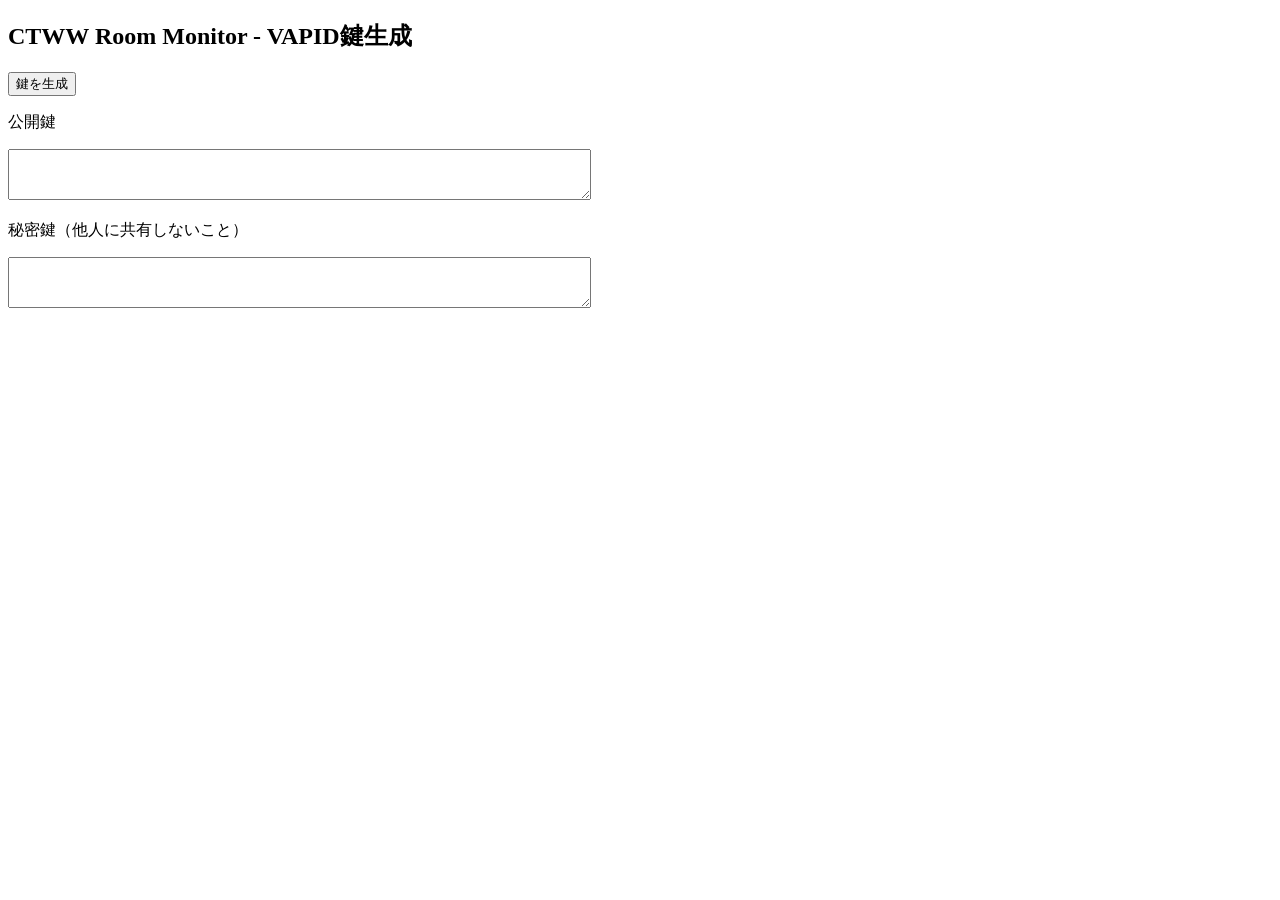
==== index.html @ 4e7b7088 "Create index.html" ====
<!doctype html>
<meta charset="utf-8">
<title>VAPID Key Generator</title>

<h2>CTWW Room Monitor - VAPID鍵生成</h2>
<button id="generate">鍵を生成</button>

<p>公開鍵</p>
<textarea id="publicKey" rows="3" cols="70" readonly></textarea>

<p>秘密鍵（他人に共有しないこと）</p>
<textarea id="privateKey" rows="3" cols="70" readonly></textarea>

<script>
function base64url(bytes) {
  let binary = "";
  for (const byte of bytes) binary += String.fromCharCode(byte);

  return btoa(binary)
    .replace(/\+/g, "-")
    .replace(/\//g, "_")
    .replace(/=+$/, "");
}

document.querySelector("#generate").addEventListener("click", async () => {
  const pair = await crypto.subtle.generateKey(
    { name: "ECDSA", namedCurve: "P-256" },
    true,
    ["sign", "verify"]
  );

  const jwk = await crypto.subtle.exportKey("jwk", pair.privateKey);

  const decode = (s) => {
    const padded = s.replace(/-/g, "+").replace(/_/g, "/")
      + "=".repeat((4 - s.length % 4) % 4);
    return Uint8Array.from(atob(padded), c => c.charCodeAt(0));
  };

  const x = decode(jwk.x);
  const y = decode(jwk.y);
  const d = decode(jwk.d);

  const publicBytes = new Uint8Array(65);
  publicBytes[0] = 4;
  publicBytes.set(x, 1);
  publicBytes.set(y, 33);

  document.querySelector("#publicKey").value = base64url(publicBytes);
  document.querySelector("#privateKey").value = base64url(d);
});
</script>
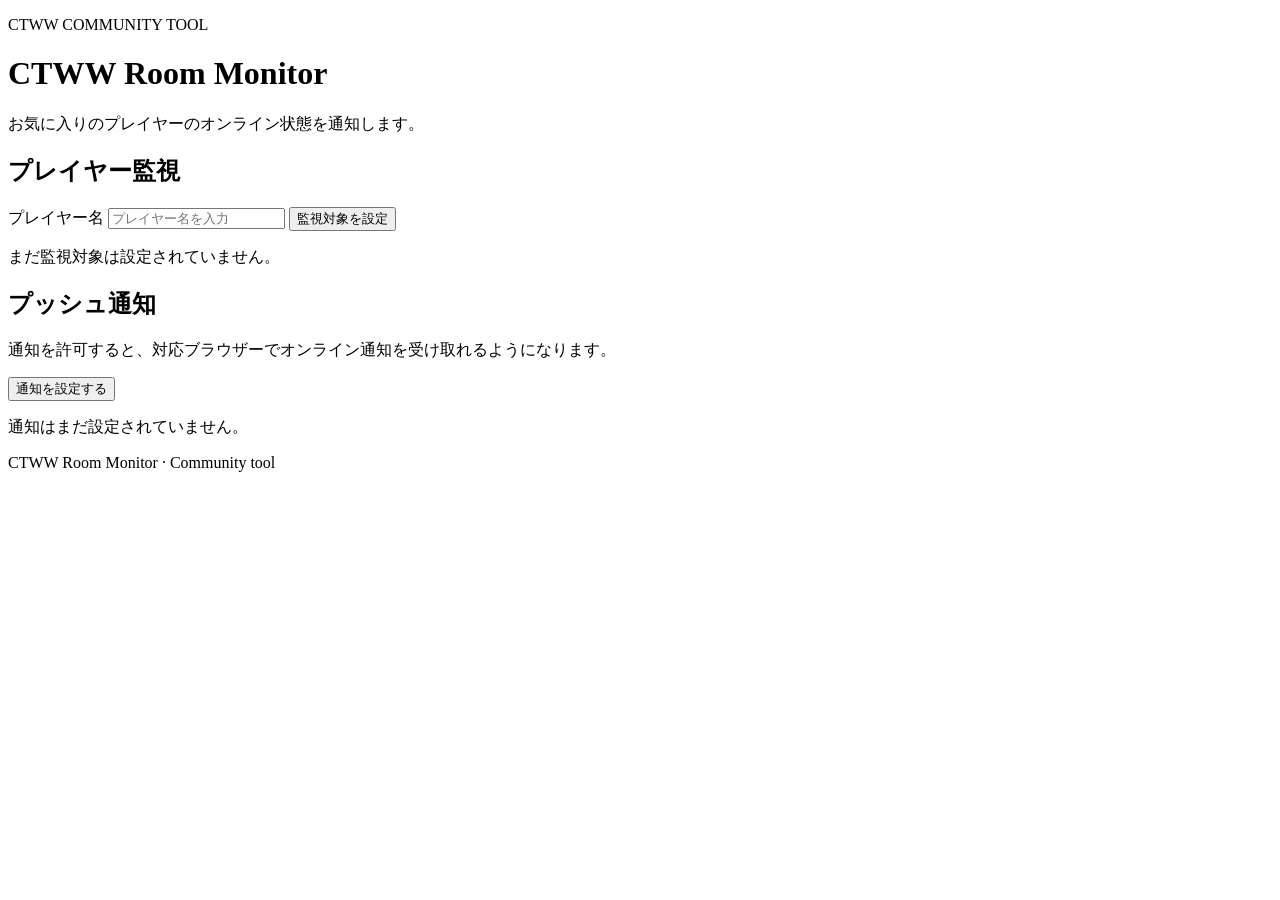
==== commit a4db01dc: "Create index.html" ====
--- a/index.html
+++ b/index.html
@@ -1,53 +1,47 @@
 
 <!doctype html>
-<meta charset="utf-8">
-<title>VAPID Key Generator</title>
+<html lang="ja">
+<head>
+  <meta charset="UTF-8">
+  <meta name="viewport" content="width=device-width, initial-scale=1">
+  <meta name="theme-color" content="#101827">
+  <title>CTWW Room Monitor</title>
+  <link rel="stylesheet" href="style.css">
+</head>
+<body>
+  <main class="container">
+    <header>
+      <p class="eyebrow">CTWW COMMUNITY TOOL</p>
+      <h1>CTWW Room Monitor</h1>
+      <p class="subtitle">お気に入りのプレイヤーのオンライン状態を通知します。</p>
+    </header>
 
-<h2>CTWW Room Monitor - VAPID鍵生成</h2>
-<button id="generate">鍵を生成</button>
+    <section class="panel">
+      <h2>プレイヤー監視</h2>
+      <label for="playerName">プレイヤー名</label>
+      <input id="playerName" type="text"
+             placeholder="プレイヤー名を入力">
+      <button id="savePlayer" type="button">監視対象を設定</button>
+      <p id="playerStatus" class="status" aria-live="polite">
+        まだ監視対象は設定されていません。
+      </p>
+    </section>
 
-<p>公開鍵</p>
-<textarea id="publicKey" rows="3" cols="70" readonly></textarea>
+    <section class="panel">
+      <h2>プッシュ通知</h2>
+      <p>通知を許可すると、対応ブラウザーでオンライン通知を受け取れるようになります。</p>
+      <button id="enablePush" type="button">
+        通知を設定する
+      </button>
+      <p id="pushStatus" class="status" aria-live="polite">
+        通知はまだ設定されていません。
+      </p>
+    </section>
 
-<p>秘密鍵（他人に共有しないこと）</p>
-<textarea id="privateKey" rows="3" cols="70" readonly></textarea>
-
-<script>
-function base64url(bytes) {
-  let binary = "";
-  for (const byte of bytes) binary += String.fromCharCode(byte);
-
-  return btoa(binary)
-    .replace(/\+/g, "-")
-    .replace(/\//g, "_")
-    .replace(/=+$/, "");
-}
-
-document.querySelector("#generate").addEventListener("click", async () => {
-  const pair = await crypto.subtle.generateKey(
-    { name: "ECDSA", namedCurve: "P-256" },
-    true,
-    ["sign", "verify"]
-  );
-
-  const jwk = await crypto.subtle.exportKey("jwk", pair.privateKey);
-
-  const decode = (s) => {
-    const padded = s.replace(/-/g, "+").replace(/_/g, "/")
-      + "=".repeat((4 - s.length % 4) % 4);
-    return Uint8Array.from(atob(padded), c => c.charCodeAt(0));
-  };
-
-  const x = decode(jwk.x);
-  const y = decode(jwk.y);
-  const d = decode(jwk.d);
-
-  const publicBytes = new Uint8Array(65);
-  publicBytes[0] = 4;
-  publicBytes.set(x, 1);
-  publicBytes.set(y, 33);
-
-  document.querySelector("#publicKey").value = base64url(publicBytes);
-  document.querySelector("#privateKey").value = base64url(d);
-});
-</script>
+    <footer>
+      <p>CTWW Room Monitor · Community tool</p>
+    </footer>
+  </main>
+  <script src="app.js"></script>
+</body>
+</html>
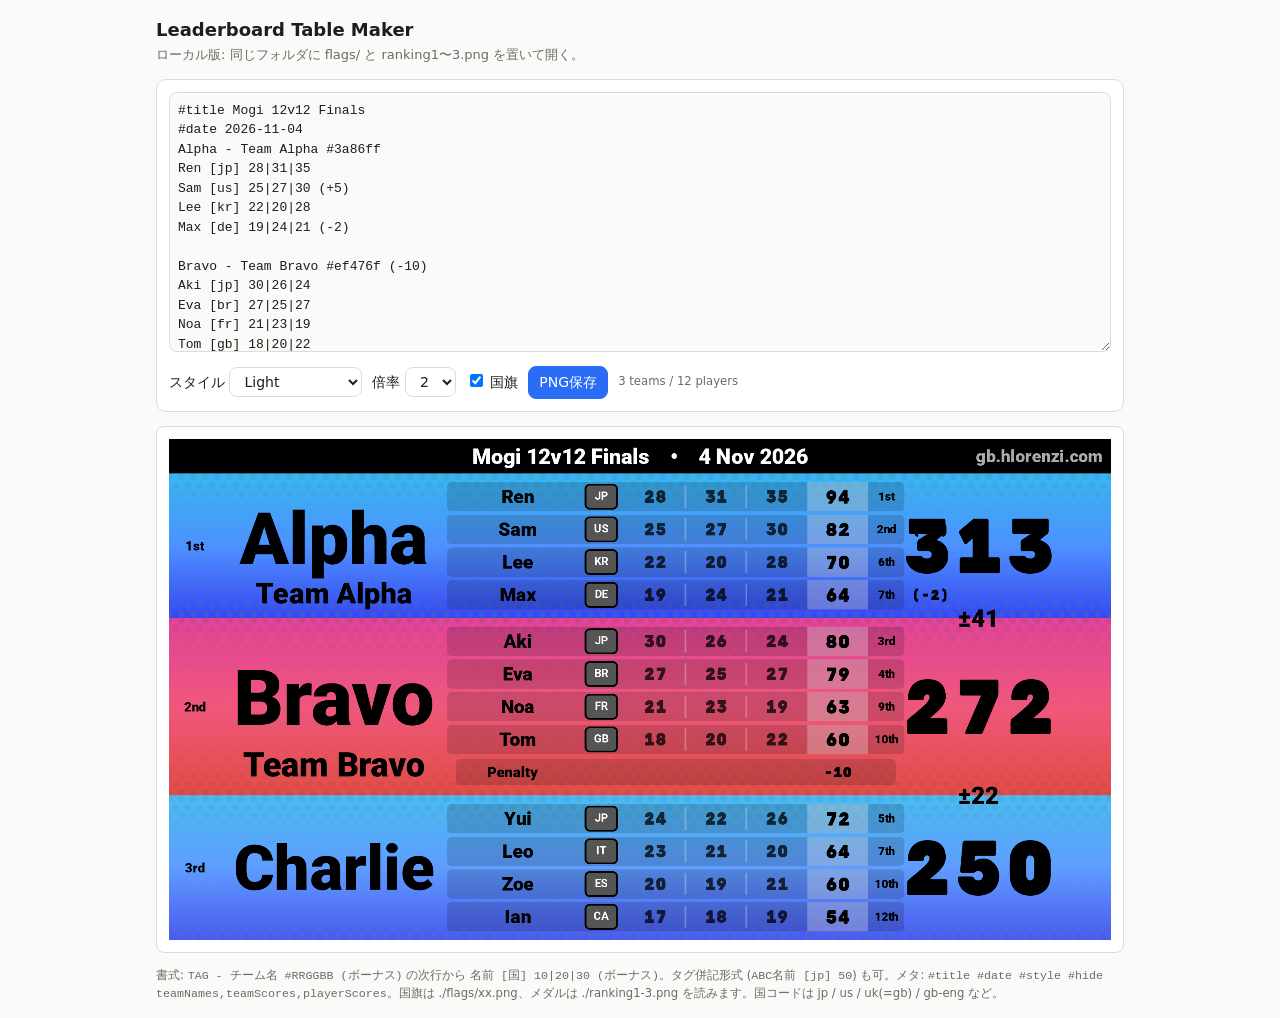
==== commit fd76dbae: "Update index.html" ====
--- a/index.html
+++ b/index.html
@@ -1,47 +1,247 @@
-
-<!doctype html>
-<html lang="ja">
-<head>
-  <meta charset="UTF-8">
-  <meta name="viewport" content="width=device-width, initial-scale=1">
-  <meta name="theme-color" content="#101827">
-  <title>CTWW Room Monitor</title>
-  <link rel="stylesheet" href="style.css">
-</head>
-<body>
-  <main class="container">
-    <header>
-      <p class="eyebrow">CTWW COMMUNITY TOOL</p>
-      <h1>CTWW Room Monitor</h1>
-      <p class="subtitle">お気に入りのプレイヤーのオンライン状態を通知します。</p>
-    </header>
-
-    <section class="panel">
-      <h2>プレイヤー監視</h2>
-      <label for="playerName">プレイヤー名</label>
-      <input id="playerName" type="text"
-             placeholder="プレイヤー名を入力">
-      <button id="savePlayer" type="button">監視対象を設定</button>
-      <p id="playerStatus" class="status" aria-live="polite">
-        まだ監視対象は設定されていません。
-      </p>
-    </section>
-
-    <section class="panel">
-      <h2>プッシュ通知</h2>
-      <p>通知を許可すると、対応ブラウザーでオンライン通知を受け取れるようになります。</p>
-      <button id="enablePush" type="button">
-        通知を設定する
-      </button>
-      <p id="pushStatus" class="status" aria-live="polite">
-        通知はまだ設定されていません。
-      </p>
-    </section>
-
-    <footer>
-      <p>CTWW Room Monitor · Community tool</p>
-    </footer>
-  </main>
-  <script src="app.js"></script>
-</body>
-</html>
+<!DOCTYPE html>
+<html lang="ja"><head><meta charset="utf-8">
+<meta name="viewport" content="width=device-width, initial-scale=1, viewport-fit=cover">
+<title>Leaderboard Table Maker</title>
+<link rel="preconnect" href="https://fonts.googleapis.com"><link rel="preconnect" href="https://fonts.gstatic.com" crossorigin>
+<link rel="stylesheet" href="https://fonts.googleapis.com/css2?family=Roboto:wght@300;400;900&family=Rubik+Mono+One&display=swap">
+<style>
+:root{--bg:#fafaf8;--fg:#1d1d1b;--mut:#6b6b66;--card:#fff;--bd:#dcdcd6;--ac:#2a6df4;box-sizing:border-box;padding-top:env(safe-area-inset-top,0px);padding-bottom:env(safe-area-inset-bottom,0px);color-scheme:light}
+@media (prefers-color-scheme:dark){:root:not([data-theme="light"]){--bg:#161615;--fg:#eeeeea;--mut:#9b9b94;--card:#222220;--bd:#3a3a36;--ac:#6f9bff;color-scheme:dark}}
+:root[data-theme="dark"]{--bg:#161615;--fg:#eeeeea;--mut:#9b9b94;--card:#222220;--bd:#3a3a36;--ac:#6f9bff;color-scheme:dark}
+*{box-sizing:border-box}html{scroll-padding-top:env(safe-area-inset-top,0px)}
+body{margin:0;background:var(--bg);color:var(--fg);font:14px/1.5 system-ui,"Segoe UI","Noto Sans JP",sans-serif}
+main{max-width:1000px;margin:0 auto;padding:16px;display:grid;gap:14px}
+h1{font-size:18px;margin:0}p.s{margin:2px 0 0;color:var(--mut);font-size:13px}
+.card{background:var(--card);border:1px solid var(--bd);border-radius:10px;padding:12px}
+textarea{width:100%;height:260px;font:13px/1.5 ui-monospace,Menlo,Consolas,"Noto Sans JP",monospace;background:var(--bg);color:var(--fg);border:1px solid var(--bd);border-radius:8px;padding:8px;resize:vertical}
+.row{display:flex;flex-wrap:wrap;gap:10px;align-items:center;margin-top:8px}
+select,button{font:inherit;color:var(--fg);background:var(--card);border:1px solid var(--bd);border-radius:8px;padding:5px 10px}
+button{cursor:pointer;background:var(--ac);color:#fff;border-color:var(--ac)}
+.cv{overflow-x:auto;border-radius:8px}canvas{display:block;max-width:100%;height:auto}
+small{color:var(--mut)}
+</style></head><body><main>
+<div><h1>Leaderboard Table Maker</h1><p class="s">ローカル版: 同じフォルダに flags/ と ranking1〜3.png を置いて開く。</p></div>
+<div class="card"><textarea id="t" spellcheck="false"></textarea>
+<div class="row"><label>スタイル <select id="st"></select></label>
+<label>倍率 <select id="sc"><option>1</option><option selected>2</option></select></label>
+<label><input type="checkbox" id="fl" checked> 国旗</label>
+<button id="dl">PNG保存</button><small id="msg"></small></div></div>
+<div class="card cv"><canvas id="c"></canvas></div>
+<small>書式: <code>TAG - チーム名 #RRGGBB (ボーナス)</code> の次行から <code>名前 [国] 10|20|30 (ボーナス)</code>。タグ併記形式 (<code>ABC名前 [jp] 50</code>) も可。メタ: <code>#title #date #style #hide teamNames,teamScores,playerScores</code>。国旗は ./flags/xx.png、メダルは ./ranking1-3.png を読みます。国コードは jp / us / uk(=gb) / gb-eng など。</small>
+</main>
+<script>
+"use strict";
+/* ===== matchData.ts port ===== */
+const SEP=".,-_*|·×■□▲△▼▽◆◇○◎●★☆♪⇔、。〃";
+const isSep=c=>SEP.includes(c);
+const trimS=s=>{while(s.length>1&&isSep(s[0]))s=s.slice(1).trim();return s};
+const trimE=s=>{while(s.length>1&&isSep(s[s.length-1]))s=s.slice(0,-1).trim();return s};
+function rTake(str,re){str=str.trim();const m=str.match(re);if(!m||m.index===undefined)return[str,""];
+ if(m[1]!==undefined)return[str.slice(0,m.index).trim(),m[1].trim()];return[str.slice(0,m.index).trim(),str.slice(m.index).trim()]}
+function strSum(s){let r=0,v=0,op=1;for(const c of s){const k=c.charCodeAt(0);
+ if(k>=48&&k<=57)v=v*10+k-48;else if(k>=0xFF10&&k<=0xFF19)v=v*10+k-0xFF10;
+ else if(c=="+"||c=="＋"){r+=v*op;v=0;op=1}else if(c=="-"||c=="－"||c=="ー"){r+=v*op;v=0;op=-1}}return r+v*op}
+function parseTeam(s){const[a,b]=rTake(s,/(?:\(|（)([0-9０-９＋－ー+-]+)(?:\)|）)$/);const[c,col]=rTake(a,/\s(\#[0-9A-Fa-f]{6})$/);
+ const[tag,name]=rTake(c,/\s+(?:\-|－|ー)\s+(.*?)$/);return{tag,name,color:col||undefined,bonus:b?strSum(b):0,players:[]}}
+function parsePlayer(s){const[a,b]=rTake(s,/(?:\(|（)([0-9０-９＋－ー+-]+)(?:\)|）)$/);const[c,sc]=rTake(a,/\s+[0-9０-９＋－ー+|｜-]+$/);
+ const[name,flag]=rTake(c,/(?:\[|［|「|【)(.*?)(?:\]|］|」|】)$/);if(!sc)return null;
+ return{name,fullName:name,flag:flag||undefined,scores:sc.split(/\||｜/).map(strSum),bonus:b?strSum(b):0}}
+const conf=c=>(c==66||c==54||c==56)?["B","6","8"]:[];
+function cmpConf(a,b){if(a===undefined||b===undefined||a.length!=b.length)return false;
+ for(let i=0;i<a.length;i++){if(a[i]===b[i]||a[i].toLowerCase()===b[i].toLowerCase())continue;
+  const c1=conf(a.charCodeAt(i)),c2=conf(b.charCodeAt(i)),l1=conf(a[i].toLowerCase().charCodeAt(0)),l2=conf(b[i].toLowerCase().charCodeAt(0));
+  if(!c1.some(x=>c2.some(y=>x===y)||l2.some(y=>x===y))&&!l1.some(x=>c2.some(y=>x===y)||l2.some(y=>x===y)))return false}return true}
+function commonSuffix(a,b){let s="";for(let i=0;i<a.length;i++){if(i>=b.length)continue;if(!cmpConf(a[i],b[i]))break;s+=a[i]}return s}
+function extractClans(pl,min){if(pl.length>32)return[];let cl=[];const n=pl.map(p=>p.name);
+ for(let p=0;p<n.length;p++)for(let q=0;q<n.length;q++){if(p==q)continue;const s=commonSuffix(n[p],n[q]).trim();if(s.length>min&&!cl.includes(s))cl.push(s)}
+ cl=cl.map(c=>trimE(c.trim()));return cl.length<=1?[]:cl}
+function assign(tags,players){let clans=tags.map(t=>({tag:t,name:undefined,players:[]}));const poss=new Map(),full=new Map();
+ for(const c of clans){let n=0;players.forEach(p=>{if(cmpConf(p.name.substring(0,(c.tag||"").length),c.tag))n++});poss.set(c,n)}
+ for(const pl of players){let clan=null,big=0;
+  for(const c of clans.filter(c2=>cmpConf(pl.name.substring(0,(c2.tag||"").length),c2.tag)))if(poss.get(c)>big){big=poss.get(c);clan=c}
+  if(!clan){clan=clans.find(c=>!c.tag);if(!clan){clan={tag:"",players:[]};clans.push(clan)}}
+  const cl=Object.assign({},pl);full.set(cl,cl.name);cl.name=trimS(cl.name.substring(clan.tag.length).trim());clan.players.push(cl)}
+ clans=clans.filter(c=>c.players.length>0);
+ for(const c of clans){if(!c.tag)continue;const used=[];for(const p of c.players){const t=full.get(p).substring(0,c.tag.length);let u=used.find(x=>x.tag===t);if(!u){u={tag:t,count:1};used.push(u)}else u.count++}
+  used.sort((a,b)=>b.count-a.count);c.tag=used[0].tag}return clans}
+/* colour helpers (framework/utils.ts) */
+function hsv2rgb({h,s,v}){let r=0,g=0,b=0;s=Math.max(0,Math.min(1,s));const i=Math.floor(h*6),f=h*6-i,p=v*(1-s),q=v*(1-f*s),t=v*(1-(1-f)*s);
+ switch(i%6){case 0:r=v;g=t;b=p;break;case 1:r=q;g=v;b=p;break;case 2:r=p;g=v;b=t;break;case 3:r=p;g=q;b=v;break;case 4:r=t;g=p;b=v;break;case 5:r=v;g=p;b=q}
+ return{r:Math.round(r*255),g:Math.round(g*255),b:Math.round(b*255)}}
+function rgb2hsv({r,g,b}){r/=255;g/=255;b/=255;const mx=Math.max(r,g,b),mn=Math.min(r,g,b),d=mx-mn;let h=0;const s=mx==0?0:d/mx;
+ if(mx!=mn){if(mx==r)h=(g-b)/d+(g<b?6:0);else if(mx==g)h=(b-r)/d+2;else h=(r-g)/d+4;h/=6}return{h,s,v:mx}}
+const rgb2hex=c=>"#"+((1<<24)+(Math.floor(c.r)<<16)+(Math.floor(c.g)<<8)+Math.floor(c.b)).toString(16).slice(1);
+const hex2rgb=s=>{const m=/^#?([a-f\d]{2})([a-f\d]{2})([a-f\d]{2})$/i.exec(s);return m?{r:parseInt(m[1],16),g:parseInt(m[2],16),b:parseInt(m[3],16)}:null};
+const lum=c=>Math.pow(.299*Math.pow(c.r/255,2.2)+.587*Math.pow(c.g/255,2.2)+.114*Math.pow(c.b/255,2.2),1/2.2);
+function autoColor(tag){let h=122;tag=tag.toLowerCase();for(const c of tag){if(c==" ")continue;h+=c.codePointAt(0)*12}h%=256;
+ return rgb2hex(hsv2rgb({h:h/256,s:tag==""?0:.1+(h>=150&&h<=215?(h>=165&&h<=200?.4:.6):.8),v:1}))}
+function parse(str){let lines=str.replace(/\r\n/g,"\n").split("\n").map(s=>s.trim()).filter(s=>s);
+ const md={teams:[]};if(!lines.length)return expand(md);
+ for(const l of lines){if(l.startsWith("#date"))md.date=new Date(l.slice(5).trim()).getTime();else if(l.startsWith("#title"))md.title=l.slice(6).trim();
+  else if(l.startsWith("#style"))md.style=l.slice(6).trim();else if(l.startsWith("#graph"))md.graph=l.slice(6).trim();
+  else if(l.startsWith("#hide"))for(const o of l.slice(5).split(",").map(s=>s.trim())){if(o==="teamNames")md.hideTeamNames=true;else if(o==="teamScores")md.hideTeamScores=true;else if(o==="playerScores")md.hidePlayerScores=true}}
+ lines=lines.filter(l=>!l.startsWith("#"));
+ if(lines.length&&parsePlayer(lines[0])==null){let team=null;for(const l of lines){const p=parsePlayer(l);if(p){if(team)team.players.push(p)}else{team=parseTeam(l);if(team)md.teams.push(team)}}}
+ else{const players=lines.map(parsePlayer).filter(Boolean),att=[];
+  for(let i=0;i<10;i++){const tags=extractClans(players,i);att.push({teams:assign(tags,players)})}
+  let best=-1e5,b=att[0];for(const a of att){let sc=a.teams.length;
+   if(a.teams.length>0){const n0=a.teams[0].players.length;if(a.teams.every(t=>t.players.length==n0))sc+=10}
+   const nt=a.teams.find(t=>!t.tag);if(nt)sc-=nt.players.length;if(sc>best){best=sc;b=a}}
+  md.teams=b.teams}
+ return expand(md)}
+function expand(m){const ex={...m,teams:[]},all=[];
+ for(const t of m.teams){const nt={ranking:0,tag:t.tag,name:t.name,finalScore:0,finalScoreWithoutBonus:0,bonus:t.bonus||0,color:t.color,autoColor:autoColor(t.tag||""),players:[]};
+  for(const p of t.players){const s=p.scores.reduce((a,x)=>a+x,0),np={ranking:0,name:p.name,fullName:p.fullName,flag:p.flag,scores:p.scores,bonus:p.bonus||0,finalScore:s+(p.bonus||0),finalScoreWithoutBonus:s};
+   nt.players.push(np);nt.finalScore+=np.finalScore;nt.finalScoreWithoutBonus+=np.finalScoreWithoutBonus;all.push(np)}
+  nt.finalScore+=nt.bonus;nt.players.sort((a,b)=>b.finalScoreWithoutBonus-a.finalScoreWithoutBonus);if(nt.players.length)ex.teams.push(nt)}
+ ex.teams.sort((a,b)=>b.finalScore-a.finalScore);all.sort((a,b)=>b.finalScoreWithoutBonus-a.finalScoreWithoutBonus);
+ ex.teams.forEach((t,i)=>t.ranking=i>0&&t.finalScore==ex.teams[i-1].finalScore?ex.teams[i-1].ranking:i+1);
+ all.forEach((p,i)=>p.ranking=i>0&&p.finalScoreWithoutBonus==all[i-1].finalScoreWithoutBonus?all[i-1].ranking:i+1);return ex}
+
+/* ===== tableStyles (tableRenderer.ts) ===== */
+const F=(n,w)=>({name:n,weight:w});
+const light={name:"Light",title:"",showDate:true,useRankingIcons:true,showTeamRankings:true,baseTextColor:"#000000",invertColors:false,autoGradient:.2,
+ useForcedColors:false,forcedColor1:"#fd4d44",forcedColor2:"#98fb56",forcedGradient1:[],forcedGradient2:[],useRankingColors:false,
+ rankingColor1:"#ffc800",rankingColor2:"#d4d4d4",rankingColor3:"#f77f2a",rankingColor4:"#ffffff",iconHeight:40,iconPlacement:"header_left",
+ bkgColor:"#000000",bkgOpacity:1,playerBkgColor:"#000000",playerBkgOpacity:.15,showBkgPolkaDots:true,hideTeamNames:false,hideTeamScores:false,hidePlayerScores:false,
+ headerFont:F("Roboto",900),teamNameFont:F("Roboto",900),playerNameFont:F("Roboto",900),playerScoreFont:F("Rubik Mono One",400),teamScoreFont:F("Rubik Mono One",400),rankingFont:F("Roboto",900)};
+const dark={...light,name:"Dark",baseTextColor:"#ffffff",invertColors:true,playerBkgColor:"#888888",playerBkgOpacity:.05};
+const thin={...dark,name:"Dark (Thin)",headerFont:F("Roboto",400),teamNameFont:F("Roboto",300),playerNameFont:F("Roboto",400),playerScoreFont:F("Rubik Mono One",400),teamScoreFont:F("Rubik Mono One",400),rankingFont:F("Roboto",400)};
+const styles={light,dark,darkThin:thin,
+ atlasLeague:{...thin,name:"Atlas League",showTeamRankings:false,useRankingIcons:false,useForcedColors:true,forcedColor1:"#5eb6ea",forcedColor2:"#ffffff",forcedGradient1:["#68c4eb","#4d72e7"],forcedGradient2:["#b0dfe3","#ffffff"],autoGradient:0,playerBkgColor:"#000000",playerBkgOpacity:.15},
+ mku:{...thin,name:"MKU",title:"Mario Kart Universal",showTeamRankings:false,useRankingIcons:false,useForcedColors:true,forcedColor1:"#007f86",forcedColor2:"#cd4e00",autoGradient:0,playerBkgColor:"#000000",playerBkgOpacity:.15,
+  headerFont:F("Roboto",300),teamNameFont:F("Roboto",300),playerNameFont:F("Roboto",300),playerScoreFont:F("Rubik Mono One",400),teamScoreFont:F("Rubik Mono One",400),rankingFont:F("Roboto",300)}};
+
+/* ===== images: ./ranking1-3.png, ./flags/xx.png (相対パス) ===== */
+const IMG={};let raf=0;const sched=()=>{cancelAnimationFrame(raf);raf=requestAnimationFrame(()=>render())};
+function img(src){let e=IMG[src];if(!e){e=IMG[src]={i:new Image(),ok:null};e.i.onload=()=>{e.ok=true;sched()};e.i.onerror=()=>{e.ok=false;sched()};e.i.src=src}return e}
+function flagUrl(raw){if(typeof raw!=="string"||/[.:\/\\]/.test(raw)||raw.length>8)return null;
+ let f="";for(const ch of raw){const c=ch.charCodeAt(0);f+=(c>=0xFF21&&c<=0xFF3A)?String.fromCharCode(c-0xFF21+65):(c>=0xFF41&&c<=0xFF5A)?String.fromCharCode(c-0xFF41+97):ch}
+ f=f.toLowerCase().replace(/_/g,"-");if(f.startsWith("uk"))f="gb"+f.slice(2);return/^[a-z0-9-]+$/.test(f)?"flags/"+f+".png":null}
+function drawFit(ctx,im,x,y,maxW,maxH){let w=im.naturalWidth||120,h=im.naturalHeight||120;const p=(w/h>maxW/maxH)?maxW/w:maxH/h;w*=p;h*=p;ctx.drawImage(im,x-w/2,y-h/2,w,h)}
+function drawFlagBox(ctx,code,rect){const u=flagUrl(code);if(!u)return;const e=img(u);
+ if(e.ok===null)return;
+ let w=400,h=300;const maxW=rect.w-8,maxH=rect.h-8,p=(w/h>maxW/maxH)?maxW/w:maxH/h;w*=p;h*=p;const x=rect.xc-w/2,y=rect.yc-h/2;
+ ctx.save();ctx.fillStyle="#000";ctx.beginPath();ctx.roundRect(x-2,y-2,w+4,h+4,6);ctx.fill();ctx.restore();
+ ctx.save();ctx.beginPath();ctx.roundRect(x,y,w,h,4);ctx.clip();
+ if(e.ok)ctx.drawImage(e.i,x,y,w,h);else{ctx.fillStyle="#555";ctx.fillRect(x,y,w,h);ctx.fillStyle="#fff";ctx.font="700 "+h*.5+"px Roboto,sans-serif";ctx.textAlign="center";ctx.textBaseline="middle";ctx.fillText((code||"").slice(0,2).toUpperCase(),rect.xc,rect.yc)}
+ ctx.restore()}
+
+/* ===== drawTable ===== */
+const FOM=.1;
+function text(ctx,s,x,y,w,size,color,f,fitWidth=false){ctx.save();ctx.font=`${f.weight} ${size}px ${f.name}, "Noto Sans JP", sans-serif`;ctx.textAlign="center";ctx.textBaseline="middle";ctx.fillStyle=color;
+ const fontScale=f.name==="Rubik Mono One"?.78:1;
+ if(fitWidth){const maxWidth=Math.max(0,w-10),measured=ctx.measureText(s).width*fontScale,fitScale=measured>maxWidth&&measured>0?maxWidth/measured:1;
+  ctx.translate(x,y+size*fitScale*FOM);ctx.scale(fontScale*fitScale,fitScale);ctx.fillText(s,0,0)}
+ else if(fontScale!==1){ctx.translate(x,y+size*FOM);ctx.scale(fontScale,1);ctx.fillText(s,0,0)}
+ else ctx.fillText(s,x,y+size*FOM);ctx.restore()}
+function rankStr(r){if(r%100<10||r%100>20){if(r%10==1)return r+"st";if(r%10==2)return r+"nd";if(r%10==3)return r+"rd"}return r+"th"}
+function ranking(ctx,rect,pad,ts,col,r,st){if(st.useRankingIcons&&r<=3){const e=img("ranking"+r+".png");
+  if(e.ok)drawFit(ctx,e.i,rect.xc,rect.yc,rect.w-pad,rect.h-pad);else if(e.ok===false)text(ctx,rankStr(r),rect.xc,rect.yc,rect.w-4,ts,col,st.rankingFont)}
+ else text(ctx,rankStr(r),rect.xc,rect.yc,rect.w-4,ts,col,st.rankingFont)}
+function teamColors(ctx,y1,h,ti,tc,team,st){let col=team.color||team.autoColor;
+ if(st.useForcedColors)col=ti%2==0?st.forcedColor1:st.forcedColor2;
+ else if(st.useRankingColors)col=[st.rankingColor1,st.rankingColor2,st.rankingColor3][team.ranking-1]||st.rankingColor4;
+ let gs=[];if(st.useForcedColors)gs=ti%2==0?st.forcedGradient1:st.forcedGradient2;
+ if(st.autoGradient>0){const g=Math.min(1,st.autoGradient),base=()=>rgb2hsv(hex2rgb(col)||{r:255,g:255,b:255}),H=[];
+  if(tc>2){let a=base();a.h=(a.h+1-.25*g)%1;a.v*=.95;let b=base();b.s*=.9;let c=base();c.h=(c.h+.25*g)%1;c.v*=.95;gs=[a,b,c].map(x=>rgb2hex(hsv2rgb(x)))}
+  else{const v1=.9+.1*Math.sin(Math.PI*ti/tc),v2=.9+.1*Math.sin(Math.PI*(ti+1)/tc),s1=1-.2*Math.sin(Math.PI*ti/tc),s2=1-.2*Math.sin(Math.PI*(ti+1)/tc);
+   let a=base();a.h=(a.h+1-.25*g)%1;a.v*=v1;a.s*=s1;let b=base();b.h=(b.h+.25*g)%1;b.v*=v2;b.s*=s2;gs=[rgb2hex(hsv2rgb(a)),col,rgb2hex(hsv2rgb(b))]}}
+ let grad=null;if(gs.length){grad=ctx.createLinearGradient(0,y1,0,y1+h);gs.forEach((c,i)=>grad.addColorStop(i/Math.max(1,gs.length-1),c))}
+ let tx=lum(hex2rgb(col)||{r:255,g:255,b:255})<.25?"#fff":st.baseTextColor,bg=grad??col;if(st.invertColors){tx=grad??col;bg="#111"}return{col,tx,bg}}
+function dots(ctx,x,y,w,h,color){ctx.save();ctx.beginPath();ctx.rect(x,y,w,h);ctx.clip();ctx.fillStyle=color;let alt=true;const yc=y+h/2;
+ for(let d=0;d<h/2+10;d+=10){alt=!alt;ctx.globalAlpha=.25*Math.pow(d/(h/2),2.2);ctx.beginPath();for(let px=alt?7.5:0;px<w+14;px+=14){ctx.moveTo(px+x,yc+d);ctx.arc(px+x,yc+d,4,0,7);ctx.moveTo(px+x,yc-d);ctx.arc(px+x,yc-d,4,0,7)}ctx.fill()}ctx.restore()}
+const R=(x,y,w,h)=>({x,y,w,h,xc:x+w/2,yc:y+h/2});
+
+function drawTable(cv,scale,m,st,showFlags){
+ let hasFlags=false,hasPB=false,rows=0,maxSc=1,tD=3,pD=3;
+ const hTN=st.hideTeamNames||!!m.hideTeamNames,hTS=st.hideTeamScores||!!m.hideTeamScores,hPS=st.hidePlayerScores||!!m.hidePlayerScores,hBoth=hTN&&hTS;
+ for(const t of m.teams){tD=Math.max(tD,String(t.finalScore).length);if(t.bonus)rows++;
+  for(const p of t.players){rows++;if(p.flag&&showFlags)hasFlags=true;if(p.bonus)hasPB=true;maxSc=Math.max(maxSc,p.scores.length);for(const s of p.scores)pD=Math.max(pD,String(s).length)}}
+ const pad=Math.max(0,480-rows*38-m.teams.length*20),tsW=260+90*(tD-3),psBaseW=12+14*pD,pbW=60;
+ /* geometry (resolved equivalent of layout.ts boxes) */
+ const rkW=st.showTeamRankings?60:0,nmW=263-rkW+(hasPB?pbW:0)+(hBoth?-100:0),
+  pnBaseW=139+(hPS?psBaseW:0)+(hBoth?200:0),
+  nameMeasureCtx=document.createElement("canvas").getContext("2d");
+ nameMeasureCtx.font=`${st.playerNameFont.weight} ${34*.65}px ${st.playerNameFont.name}, "Noto Sans JP", sans-serif`;
+ let widestPlayerName=0;
+ for(const team of m.teams)for(const player of team.players)widestPlayerName=Math.max(widestPlayerName,nameMeasureCtx.measureText(player.name).width);
+ const compactNames=!hPS&&!hBoth&&!hTS&&widestPlayerName>0,
+  basePnW=compactNames?Math.min(pnBaseW,Math.max(72,widestPlayerName+14)):pnBaseW,
+  /* Widen only the player-name cell; scores and rank slot keep their widths. */
+  nameExtraW=Math.max(0,152-basePnW),pnW=basePnW+nameExtraW,
+  pnSlack=pnBaseW-basePnW,
+  scoreColumnCount=maxSc+(maxSc>1?1:0),
+  pointsExtension=compactNames?pnSlack:0,
+  psW=psBaseW+pointsExtension/scoreColumnCount,
+  flW=hasFlags?54:0,scW=hPS?0:psW,fsW=maxSc>1?scW:0,
+  plW=pnW+flW+maxSc*scW+fsW+42,bnW=hPS?0:pbW,
+  baseTsW2=tsW+(hBoth?-100:0),tsW2=baseTsW2+pnSlack-pointsExtension-nameExtraW,
+  W=rkW+nmW+plW+bnW+tsW2,HH=40;
+ let y=HH;const T=m.teams.map(t=>{const tr=t.players.length+(t.bonus?1:0),tp=pad*tr/rows,h=20+tp+tr*34+(tr-1)*4,o={y,h,tp,tr};y+=h;return o});
+ const H=m.teams.length?y:528;
+ cv.width=W*scale;cv.height=H*scale;const ctx=cv.getContext("2d");ctx.save();ctx.scale(scale,scale);
+ ctx.fillStyle=st.bkgColor;ctx.fillRect(0,0,W,H);
+ ctx.fillStyle="#000";ctx.fillRect(0,0,W,HH);
+ ctx.font="900 20px Roboto, sans-serif";ctx.textAlign="right";ctx.textBaseline="middle";ctx.fillStyle="#fffa";ctx.fillText("gb.hlorenzi.com",W-10,HH/2+2,150);
+ const hs=[];if(st.title)hs.push(st.title);if(m.title)hs.push(m.title);
+ if(st.showDate){const d=m.date?new Date(m.date):new Date();hs.push(d.getDate()+" "+["Jan","Feb","Mar","Apr","May","Jun","Jul","Aug","Sep","Oct","Nov","Dec"][d.getMonth()]+" "+d.getFullYear())}
+ text(ctx,hs.join("    •    "),W/2,HH/2,W-360,25,"#fff",st.headerFont);
+ m.teams.forEach((team,t)=>{const g=T[t],{col,tx,bg}=teamColors(ctx,g.y,g.h,t,m.teams.length,team,st);
+  ctx.save();ctx.globalAlpha=st.bkgOpacity;ctx.fillStyle=bg;ctx.fillRect(0,g.y,W,g.h);ctx.restore();
+  if(st.showBkgPolkaDots){const hv=rgb2hsv(hex2rgb(col));hv.h=(hv.h+.95)%1;hv.s=Math.max(hv.s-.25,0);hv.v*=.6;dots(ctx,0,g.y,W,g.h,st.invertColors?"#333":rgb2hex(hsv2rgb(hv)))}
+  const ink=st.invertColors?st.baseTextColor:tx;
+  if(st.showTeamRankings&&!hTN)ranking(ctx,R(0,g.y,60,g.h),24,60*.25,ink,team.ranking,st);
+  const nr=R(rkW,g.y,nmW,g.h);
+  if(!hTN){const ts=Math.min(nr.h*(team.name?.5:.85),nr.w*.45);text(ctx,team.tag,nr.xc,nr.yc+(team.name?-ts*FOM:0),nr.w-20,ts,tx,st.teamNameFont,true);
+   if(team.name){const ns=Math.min(nr.h*.2,nr.w*.15);text(ctx,team.name,nr.xc,nr.yc+ts/2+ns/2-ns*FOM,nr.w-20,ns,tx,st.teamNameFont,true)}}
+  const sx=W-tsW2;
+  if(!hTS){const sr=R(sx,g.y,tsW2,g.h),ss=Math.min(sr.h*.65,baseTsW2*.35),scoreX=sr.xc-24-nameExtraW/2;text(ctx,String(team.finalScore),scoreX,sr.yc,sr.w,ss,tx,st.teamScoreFont);
+   if(t>0)text(ctx,"±"+Math.abs(m.teams[t-1].finalScore-team.finalScore),scoreX,g.y,sr.w-20,28,st.baseTextColor,st.teamNameFont)}
+  const px=rkW+nmW,py=g.y+10+g.tp/2,rowY=p=>py+p*38;
+  team.players.forEach((p,i)=>{const ry=rowY(i);ctx.save();ctx.fillStyle=st.playerBkgColor;ctx.globalAlpha=st.playerBkgOpacity;ctx.beginPath();ctx.roundRect(px,ry,plW,34,5);ctx.fill();ctx.restore();
+   text(ctx,p.name,px+pnW/2+6,ry+17,pnW-4,34*.65,tx,st.playerNameFont,true);
+   if(hasFlags&&p.flag&&showFlags)drawFlagBox(ctx,p.flag,R(px+pnW,ry,54,34));
+   let cx=px+pnW+flW;
+   if(!hPS){p.scores.forEach((s,k)=>{ctx.save();ctx.globalAlpha=maxSc>1?.75:1;text(ctx,String(s),cx+psW/2,ry+17,psW-4,34*(maxSc>1?.6:.65),tx,st.playerScoreFont);ctx.restore();
+     if(maxSc>1&&k<p.scores.length-1){ctx.fillStyle="#fff4";ctx.fillRect(cx+psW-1,ry+4,2,26)}cx+=psW});
+    if(maxSc>1){cx=px+pnW+flW+maxSc*psW;ctx.fillStyle=st.invertColors?"#4444":"#fff4";ctx.fillRect(cx,ry,psW,34);text(ctx,String(p.finalScoreWithoutBonus),cx+psW/2,ry+17,psW-4,34*.65,tx,st.playerScoreFont)}
+    if(hasPB&&p.bonus)text(ctx,"("+(p.bonus>=0?"+":"")+p.bonus+")",px+plW+bnW/2,ry+17,bnW,17,tx,st.playerScoreFont)}
+   ranking(ctx,R(px+plW-42,ry,42,34),4,34*.65*.6,ink,p.ranking,st)});
+  if(team.bonus&&!hTS){const ry=rowY(team.players.length);ctx.save();ctx.fillStyle=st.playerBkgColor;ctx.globalAlpha=st.playerBkgOpacity;ctx.beginPath();ctx.roundRect(px+10,ry+2,plW-20,30,5);ctx.fill();ctx.restore();
+   text(ctx,team.bonus>=0?"Bonus":"Penalty",px+pnW/2,ry+17,pnW-4,17,tx,st.playerNameFont);
+   const bx=maxSc>1?px+pnW+flW+maxSc*psW:px+pnW+flW+(maxSc-1)*psW;text(ctx,(team.bonus>=0?"+":"")+team.bonus,bx+psW/2,ry+17,psW-4,17,tx,st.playerScoreFont)}});
+ ctx.restore()}
+
+/* ===== UI ===== */
+const SAMPLE=`#title Mogi 12v12 Finals
+#date 2026-11-04
+Alpha - Team Alpha #3a86ff
+Ren [jp] 28|31|35
+Sam [us] 25|27|30 (+5)
+Lee [kr] 22|20|28
+Max [de] 19|24|21 (-2)
+
+Bravo - Team Bravo #ef476f (-10)
+Aki [jp] 30|26|24
+Eva [br] 27|25|27
+Noa [fr] 21|23|19
+Tom [gb] 18|20|22
+
+Charlie
+Yui [jp] 24|22|26
+Leo [it] 23|21|20
+Zoe [es] 20|19|21
+Ian [ca] 17|18|19`;
+const $=id=>document.getElementById(id),cv=$("c"),ta=$("t"),sel=$("st");
+for(const k in styles)sel.add(new Option(styles[k].name,k));ta.value=SAMPLE;
+function render(){const m=parse(ta.value);let k=sel.value;
+ if(m.style&&styles[m.style]&&document.activeElement!==sel)k=m.style;
+ drawTable(cv,+$("sc").value,m,styles[k],$("fl").checked);
+ $("msg").textContent=m.teams.length+" teams / "+m.teams.reduce((a,t)=>a+t.players.length,0)+" players"}
+["input","change"].forEach(e=>document.addEventListener(e,render));
+Promise.all(["900 20px Roboto","400 20px Roboto","300 20px Roboto","400 20px \"Rubik Mono One\""].map(f=>document.fonts.load(f,"Aa1").catch(()=>0))).then(render);
+render();
+$("dl").onclick=()=>{try{cv.toBlob(b=>{if(!b){$("msg").textContent="保存失敗: 下記の注意を参照";return}const a=document.createElement("a");a.href=URL.createObjectURL(b);a.download="leaderboard.png";document.body.appendChild(a);a.click();a.remove()},"image/png")}
+ catch(e){$("msg").textContent="file:// 直開きでは画像が混在扱いで保存不可。キャンバスを右クリック→画像を保存、または start-server を使用"}};
+</script></body></html>
